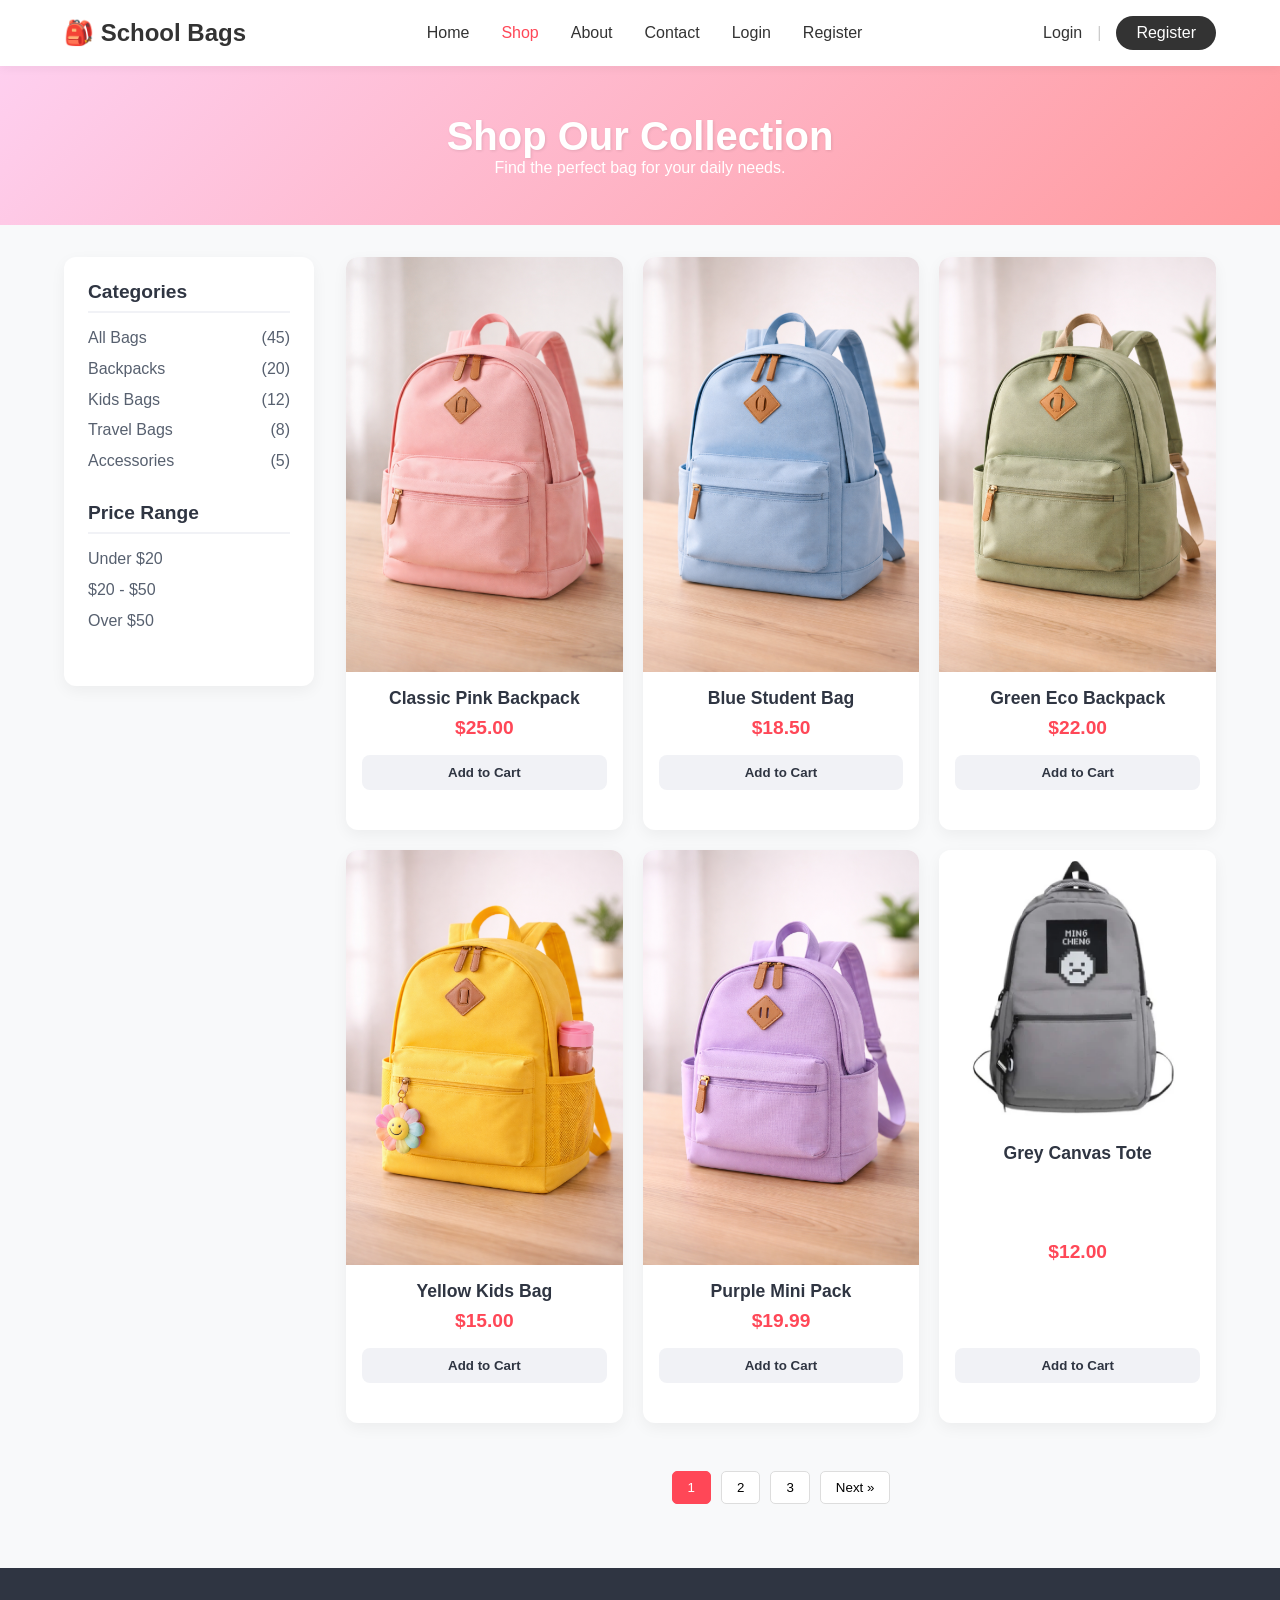
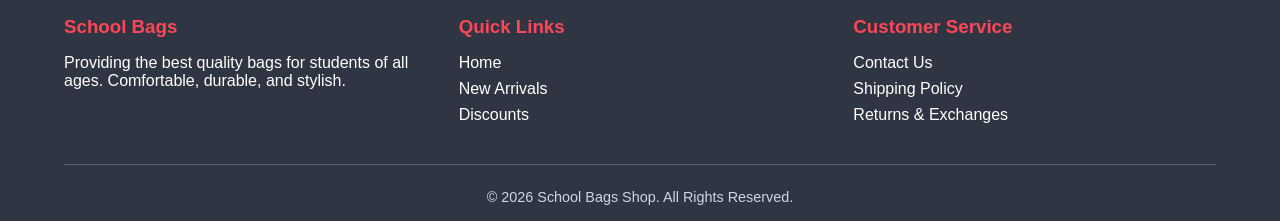
==== shop/shop.html @ ec33e0ad "Add files via upload" ====
<!DOCTYPE html>
<html lang="en">

<head>
    <meta charset="UTF-8">
    <meta name="viewport" content="width=device-width, initial-scale=1.0">
    <title>Shop - School Bags</title>
</head>
<link rel="stylesheet" href="shop.css">

<body>

    <nav class="navbar">
        <div class="nav-brand">
            🎒 School Bags
        </div>
        <ul class="nav-links">
            <li><a href="../index.html">Home</a></li>
            <li><a href="../shop/shop.html" class="active">Shop</a></li>
            <li><a href="../about/about.html">About</a></li>
            <li><a href="../contact/contact.html">Contact</a></li>
            <li><a href="../Login/Login.html">Login</a></li>
            <li><a href="../Register/Register.html">Register</a></li>
        </ul>
        <div class="nav-auth">
            <a href="#">Login</a>
            <span style="color: #ccc;">|</span>
            <a href="#" class="btn-register">Register</a>
        </div>
    </nav>

    <div class="shop-header">
        <h1>Shop Our Collection</h1>
        <p>Find the perfect bag for your daily needs.</p>
    </div>

    <div class="shop-container">

        <aside class="sidebar">
            <h3>Categories</h3>
            <ul class="filter-list">
                <li><a href="#">All Bags <span>(45)</span></a></li>
                <li><a href="#">Backpacks <span>(20)</span></a></li>
                <li><a href="#">Kids Bags <span>(12)</span></a></li>
                <li><a href="#">Travel Bags <span>(8)</span></a></li>
                <li><a href="#">Accessories <span>(5)</span></a></li>
            </ul>

            <h3>Price Range</h3>
            <ul class="filter-list">
                <li><a href="#">Under $20</a></li>
                <li><a href="#">$20 - $50</a></li>
                <li><a href="#">Over $50</a></li>
            </ul>
        </aside>

        <main>
            <div class="products-grid">
                <div class="card">
                    <img src="/image/school bag1.png" alt="school bag1">
                    <div class="card-body">
                        <h3 class="card-title">Classic Pink Backpack</h3>
                        <p class="card-price">$25.00</p>
                        <button class="btn-add">Add to Cart</button>
                    </div>
                </div>
                <div class="card">
                    <img src="/image/school bag2.png" alt="school bag2">
                    <div class="card-body">
                        <h3 class="card-title">Blue Student Bag</h3>
                        <p class="card-price">$18.50</p>
                        <button class="btn-add">Add to Cart</button>
                    </div>
                </div>
                <div class="card">
                    <img src="/image/school bag3.png" alt="school bag3">
                    <div class="card-body">
                        <h3 class="card-title">Green Eco Backpack</h3>
                        <p class="card-price">$22.00</p>
                        <button class="btn-add">Add to Cart</button>
                    </div>
                </div>
                <div class="card">
                    <img src="/image/school bag4.png" alt="school bag4">
                    <div class="card-body">
                        <h3 class="card-title">Yellow Kids Bag</h3>
                        <p class="card-price">$15.00</p>
                        <button class="btn-add">Add to Cart</button>
                    </div>
                </div>
                <div class="card">
                    <img src="/image/school bag5.png" alt="school bag5">
                    <div class="card-body">
                        <h3 class="card-title">Purple Mini Pack</h3>
                        <p class="card-price">$19.99</p>
                        <button class="btn-add">Add to Cart</button>
                    </div>
                </div>
                <div class="card">
                    <img src="/image/school bag6.webp" alt="school bag6">
                    <div class="card-body">
                        <h3 class="card-title">Grey Canvas Tote</h3>
                        <p class="card-price">$12.00</p>
                        <button class="btn-add">Add to Cart</button>
                    </div>
                </div>
            </div>

            <div class="pagination">
                <button class="page-btn active">1</button>
                <button class="page-btn">2</button>
                <button class="page-btn">3</button>
                <button class="page-btn">Next &raquo;</button>
            </div>
        </main>

    </div>

    <footer class="footer">
        <div class="footer-content">
            <div class="footer-section">
                <h3>School Bags</h3>
                <p>Providing the best quality bags for students of all ages. Comfortable, durable, and stylish.</p>
            </div>
            <div class="footer-section">
                <h3>Quick Links</h3>
                <ul>
                    <li><a href="#">Home</a></li>
                    <li><a href="#">New Arrivals</a></li>
                    <li><a href="#">Discounts</a></li>
                </ul>
            </div>
            <div class="footer-section">
                <h3>Customer Service</h3>
                <ul>
                    <li><a href="#">Contact Us</a></li>
                    <li><a href="#">Shipping Policy</a></li>
                    <li><a href="#">Returns & Exchanges</a></li>
                </ul>
            </div>
        </div>
        <div class="footer-bottom">
            &copy; 2026 School Bags Shop. All Rights Reserved.
        </div>
    </footer>

</body>

</html>
---- shop/shop.css ----
/* ================= Reset & Global ================= */
    * {
        margin: 0;
        padding: 0;
        box-sizing: border-box;
        font-family: 'Segoe UI', Tahoma, Geneva, Verdana, sans-serif;
    }

    body {
        background-color: #f8f9fa;
        color: #333;
    }

    a {
        text-decoration: none;
        color: inherit;
    }

    /* ================= Navbar (Same as Home) ================= */
    .navbar {
        display: flex;
        justify-content: space-between;
        align-items: center;
        padding: 1rem 5%;
        background-color: #ffffff;
        box-shadow: 0 2px 10px rgba(0, 0, 0, 0.05);
        position: sticky;
        top: 0;
        z-index: 1000;
    }

    .nav-brand {
        display: flex;
        align-items: center;
        gap: 10px;
        font-size: 1.5rem;
        font-weight: bold;
    }

    .nav-links {
        display: flex;
        gap: 2rem;
        list-style: none;
    }

    .nav-links a {
        font-weight: 500;
        transition: color 0.3s;
    }

    .nav-links a.active,
    .nav-links a:hover {
        color: #ff4757;
    }

    .nav-auth {
        display: flex;
        gap: 15px;
        align-items: center;
    }

    .btn-register {
        background-color: #333;
        color: white;
        padding: 8px 20px;
        border-radius: 20px;
        transition: background 0.3s;
    }

    .btn-register:hover {
        background-color: #ff4757;
    }

    /* ================= Shop Header ================= */
    .shop-header {
        background: linear-gradient(135deg, #fecfef 0%, #ff9a9e 100%);
        padding: 3rem 5%;
        text-align: center;
        color: white;
        margin-bottom: 2rem;
    }

    .shop-header h1 {
        font-size: 2.5rem;
        text-shadow: 1px 1px 3px rgba(0, 0, 0, 0.1);
    }

    /* ================= Shop Layout ================= */
    .shop-container {
        display: grid;
        grid-template-columns: 250px 1fr;
        gap: 2rem;
        padding: 0 5% 4rem;
        max-width: 1400px;
        margin: 0 auto;
    }

    /* Sidebar / Filters */
    .sidebar {
        background: #ffffff;
        padding: 1.5rem;
        border-radius: 12px;
        box-shadow: 0 5px 15px rgba(0, 0, 0, 0.05);
        height: fit-content;
    }

    .sidebar h3 {
        margin-bottom: 1rem;
        font-size: 1.2rem;
        color: #2f3542;
        border-bottom: 2px solid #f1f2f6;
        padding-bottom: 0.5rem;
    }

    .filter-list {
        list-style: none;
        margin-bottom: 2rem;
    }

    .filter-list li {
        margin-bottom: 0.8rem;
    }

    .filter-list a {
        color: #57606f;
        transition: color 0.3s;
        display: flex;
        justify-content: space-between;
    }

    .filter-list a:hover {
        color: #ff4757;
        font-weight: bold;
    }

    /* Products Grid */
    .products-grid {
        display: grid;
        grid-template-columns: repeat(auto-fill, minmax(220px, 1fr));
        gap: 20px;
    }

    .card {
        background: #ffffff;
        border-radius: 12px;
        overflow: hidden;
        box-shadow: 0 5px 15px rgba(0, 0, 0, 0.05);
        transition: transform 0.3s;
        text-align: center;
        padding-bottom: 1.5rem;
        display: flex;
        flex-direction: column;
    }

    .card:hover {
        transform: translateY(-5px);
        box-shadow: 0 8px 25px rgba(0, 0, 0, 0.1);
    }

    .card-img-placeholder {
        height: 200px;
        background-color: #ffb8b8;
        display: flex;
        align-items: center;
        justify-content: center;
        color: white;
        font-size: 1.2rem;
        font-weight: bold;
    }

    .card-body {
        padding: 1rem;
        flex-grow: 1;
        display: flex;
        flex-direction: column;
        justify-content: space-between;
    }

    .card-title {
        font-size: 1.1rem;
        color: #2f3542;
        margin-bottom: 0.5rem;
    }

    .card-price {
        color: #ff4757;
        font-weight: bold;
        font-size: 1.2rem;
        margin-bottom: 1rem;
    }

    .btn-add {
        background-color: #f1f2f6;
        color: #2f3542;
        border: none;
        padding: 10px 0;
        border-radius: 8px;
        cursor: pointer;
        font-weight: bold;
        transition: background 0.3s, color 0.3s;
        width: 100%;
    }

    .card:hover .btn-add {
        background-color: #ff4757;
        color: white;
    }

    /* Pagination */
    .pagination {
        display: flex;
        justify-content: center;
        gap: 10px;
        margin-top: 3rem;
        grid-column: 1 / -1;
        /* Spans across all columns in products-grid */
    }

    .page-btn {
        padding: 8px 15px;
        border: 1px solid #ddd;
        background: white;
        border-radius: 5px;
        cursor: pointer;
        transition: 0.3s;
    }

    .page-btn.active,
    .page-btn:hover {
        background: #ff4757;
        color: white;
        border-color: #ff4757;
    }

    /* Responsive Design */
    @media (max-width: 768px) {
        .shop-container {
            grid-template-columns: 1fr;
        }
    }

    /* ================= Footer (Same as Home) ================= */
    .footer {
        background-color: #2f3542;
        color: #ffffff;
        padding: 3rem 5% 1rem;
        margin-top: auto;
    }

    .footer-content {
        display: grid;
        grid-template-columns: repeat(auto-fit, minmax(200px, 1fr));
        gap: 2rem;
        margin-bottom: 2rem;
    }

    .footer-section h3 {
        margin-bottom: 1rem;
        color: #ff4757;
    }

    .footer-section ul {
        list-style: none;
    }

    .footer-section ul li {
        margin-bottom: 0.5rem;
    }

    .footer-section ul li a:hover {
        text-decoration: underline;
    }

    .footer-bottom {
        text-align: center;
        padding-top: 1.5rem;
        border-top: 1px solid #57606f;
        font-size: 0.9rem;
        color: #ced6e0;
    }
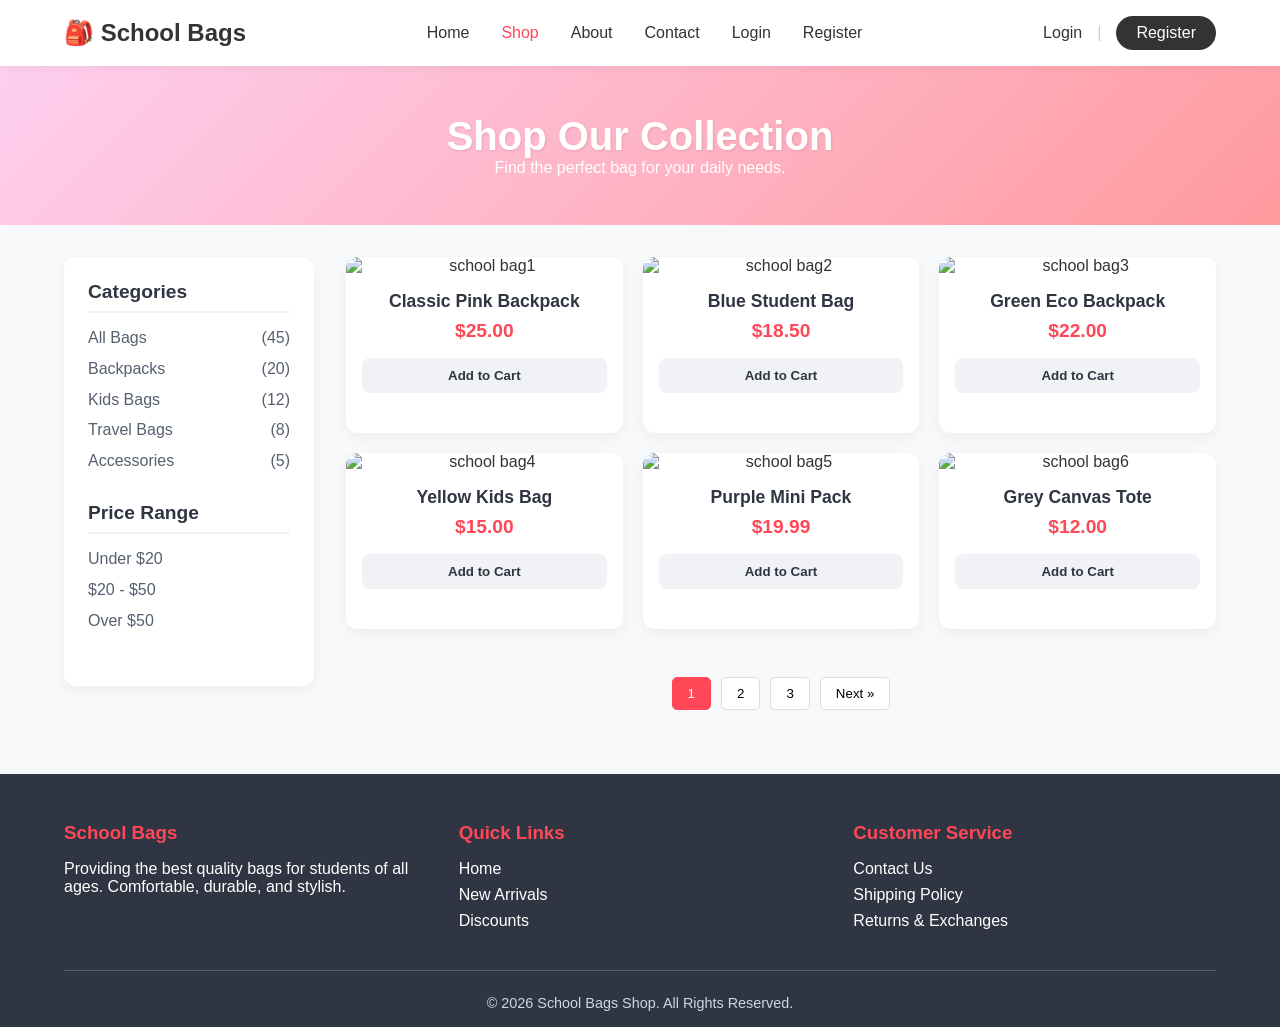
==== commit 1ceacf33: "Update shop.html" ====
--- a/shop/shop.html
+++ b/shop/shop.html
@@ -57,7 +57,7 @@
         <main>
             <div class="products-grid">
                 <div class="card">
-                    <img src="/image/school bag1.png" alt="school bag1">
+                    <img src="image/school bag1.png" alt="school bag1">
                     <div class="card-body">
                         <h3 class="card-title">Classic Pink Backpack</h3>
                         <p class="card-price">$25.00</p>
@@ -65,7 +65,7 @@
                     </div>
                 </div>
                 <div class="card">
-                    <img src="/image/school bag2.png" alt="school bag2">
+                    <img src="image/school bag2.png" alt="school bag2">
                     <div class="card-body">
                         <h3 class="card-title">Blue Student Bag</h3>
                         <p class="card-price">$18.50</p>
@@ -73,7 +73,7 @@
                     </div>
                 </div>
                 <div class="card">
-                    <img src="/image/school bag3.png" alt="school bag3">
+                    <img src="image/school bag3.png" alt="school bag3">
                     <div class="card-body">
                         <h3 class="card-title">Green Eco Backpack</h3>
                         <p class="card-price">$22.00</p>
@@ -81,7 +81,7 @@
                     </div>
                 </div>
                 <div class="card">
-                    <img src="/image/school bag4.png" alt="school bag4">
+                    <img src="image/school bag4.png" alt="school bag4">
                     <div class="card-body">
                         <h3 class="card-title">Yellow Kids Bag</h3>
                         <p class="card-price">$15.00</p>
@@ -89,7 +89,7 @@
                     </div>
                 </div>
                 <div class="card">
-                    <img src="/image/school bag5.png" alt="school bag5">
+                    <img src="image/school bag5.png" alt="school bag5">
                     <div class="card-body">
                         <h3 class="card-title">Purple Mini Pack</h3>
                         <p class="card-price">$19.99</p>
@@ -97,7 +97,7 @@
                     </div>
                 </div>
                 <div class="card">
-                    <img src="/image/school bag6.webp" alt="school bag6">
+                    <img src="image/school bag6.webp" alt="school bag6">
                     <div class="card-body">
                         <h3 class="card-title">Grey Canvas Tote</h3>
                         <p class="card-price">$12.00</p>
@@ -146,4 +146,4 @@
 
 </body>
 
-</html>+</html>
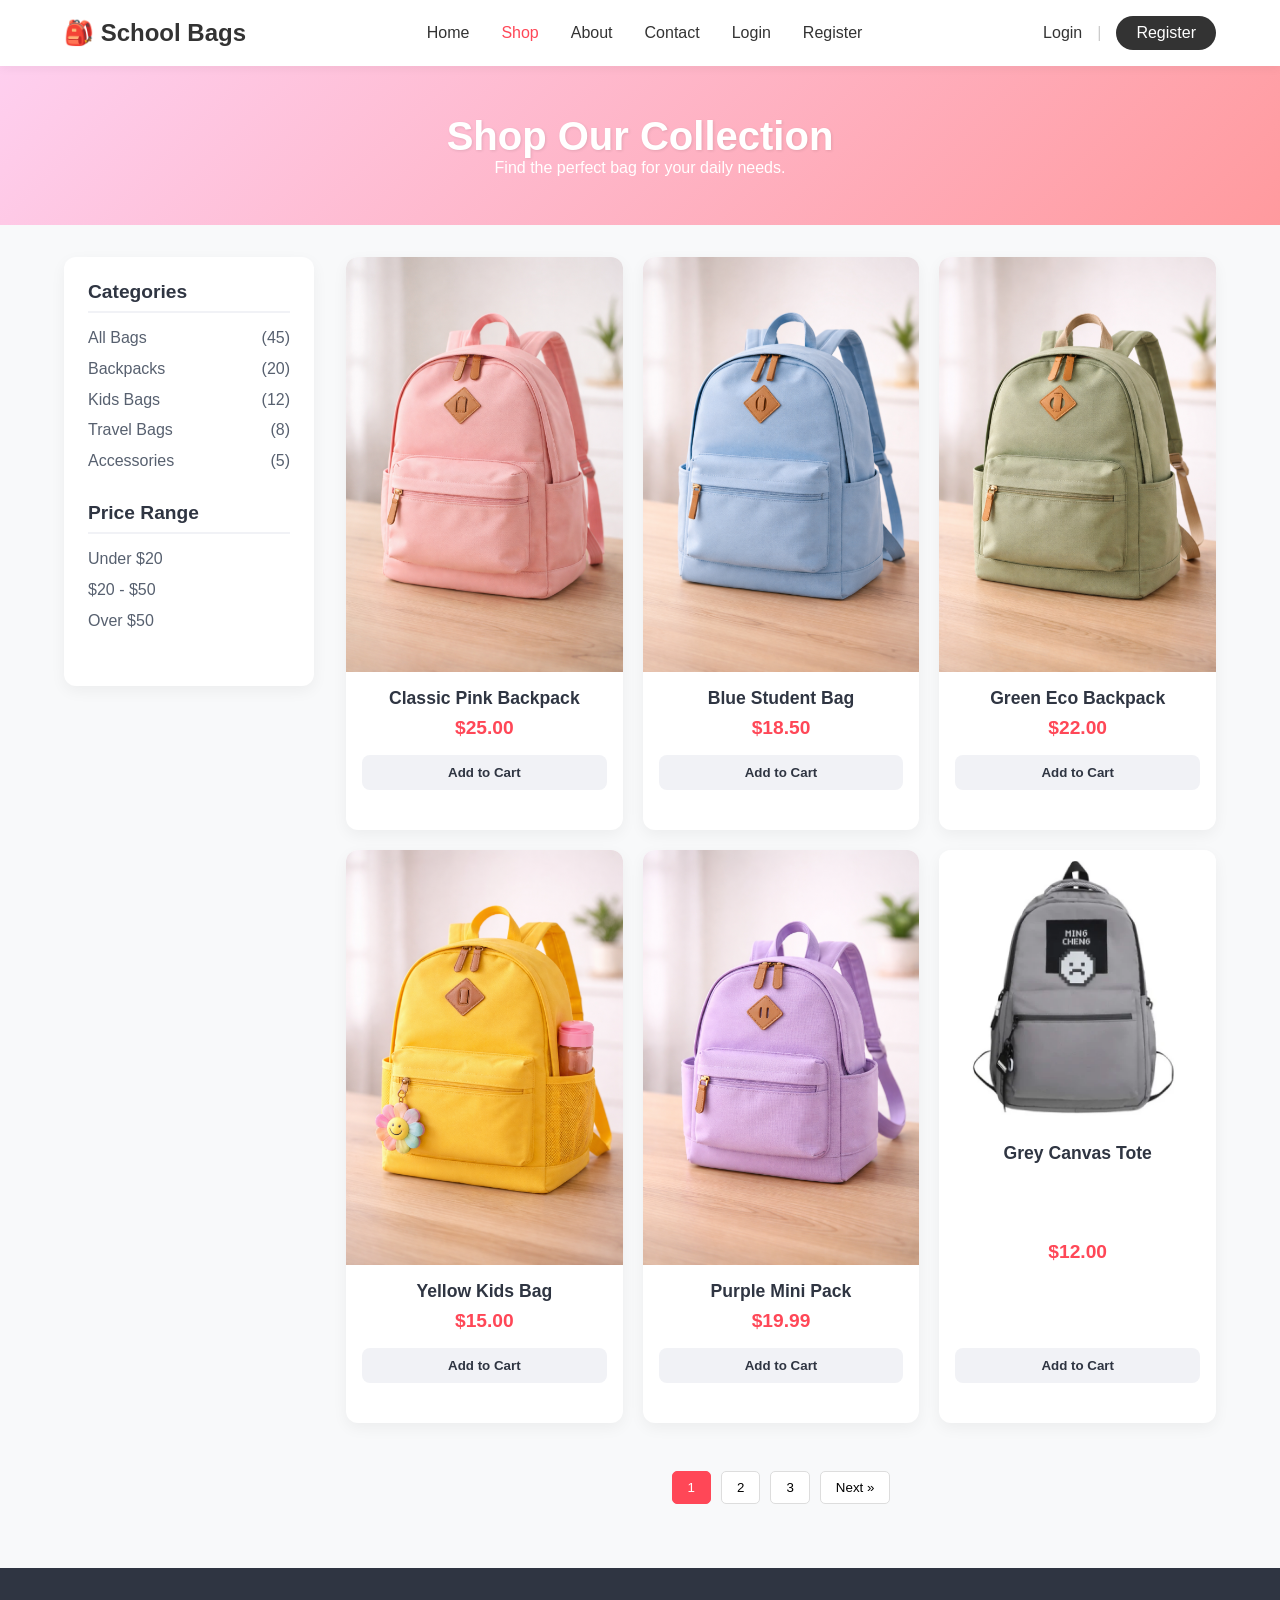
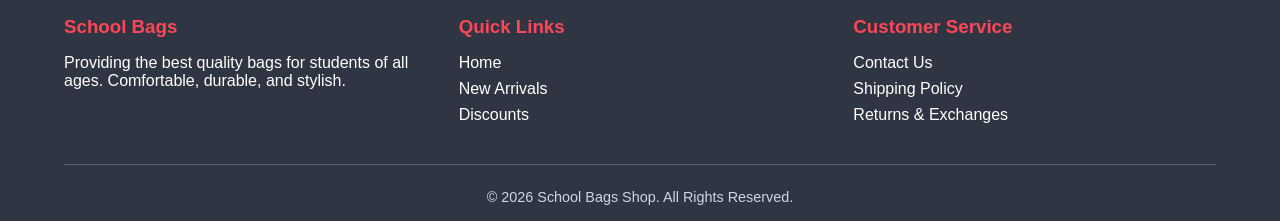
==== commit 4a0cbd87: "Update shop.html" ====
--- a/shop/shop.html
+++ b/shop/shop.html
@@ -15,7 +15,7 @@
             🎒 School Bags
         </div>
         <ul class="nav-links">
-            <li><a href="../index.html">Home</a></li>
+            <li><a href="/index.html">Home</a></li>
             <li><a href="../shop/shop.html" class="active">Shop</a></li>
             <li><a href="../about/about.html">About</a></li>
             <li><a href="../contact/contact.html">Contact</a></li>
@@ -57,7 +57,7 @@
         <main>
             <div class="products-grid">
                 <div class="card">
-                    <img src="image/school bag1.png" alt="school bag1">
+                    <img src="../image/school bag1.png" alt="school bag1">
                     <div class="card-body">
                         <h3 class="card-title">Classic Pink Backpack</h3>
                         <p class="card-price">$25.00</p>
@@ -65,7 +65,7 @@
                     </div>
                 </div>
                 <div class="card">
-                    <img src="image/school bag2.png" alt="school bag2">
+                    <img src="../image/school bag2.png" alt="school bag2">
                     <div class="card-body">
                         <h3 class="card-title">Blue Student Bag</h3>
                         <p class="card-price">$18.50</p>
@@ -73,7 +73,7 @@
                     </div>
                 </div>
                 <div class="card">
-                    <img src="image/school bag3.png" alt="school bag3">
+                    <img src="../image/school bag3.png" alt="school bag3">
                     <div class="card-body">
                         <h3 class="card-title">Green Eco Backpack</h3>
                         <p class="card-price">$22.00</p>
@@ -81,7 +81,7 @@
                     </div>
                 </div>
                 <div class="card">
-                    <img src="image/school bag4.png" alt="school bag4">
+                    <img src="../image/school bag4.png" alt="school bag4">
                     <div class="card-body">
                         <h3 class="card-title">Yellow Kids Bag</h3>
                         <p class="card-price">$15.00</p>
@@ -89,7 +89,7 @@
                     </div>
                 </div>
                 <div class="card">
-                    <img src="image/school bag5.png" alt="school bag5">
+                    <img src="../image/school bag5.png" alt="school bag5">
                     <div class="card-body">
                         <h3 class="card-title">Purple Mini Pack</h3>
                         <p class="card-price">$19.99</p>
@@ -97,7 +97,7 @@
                     </div>
                 </div>
                 <div class="card">
-                    <img src="image/school bag6.webp" alt="school bag6">
+                    <img src="../image/school bag6.webp" alt="school bag6">
                     <div class="card-body">
                         <h3 class="card-title">Grey Canvas Tote</h3>
                         <p class="card-price">$12.00</p>
